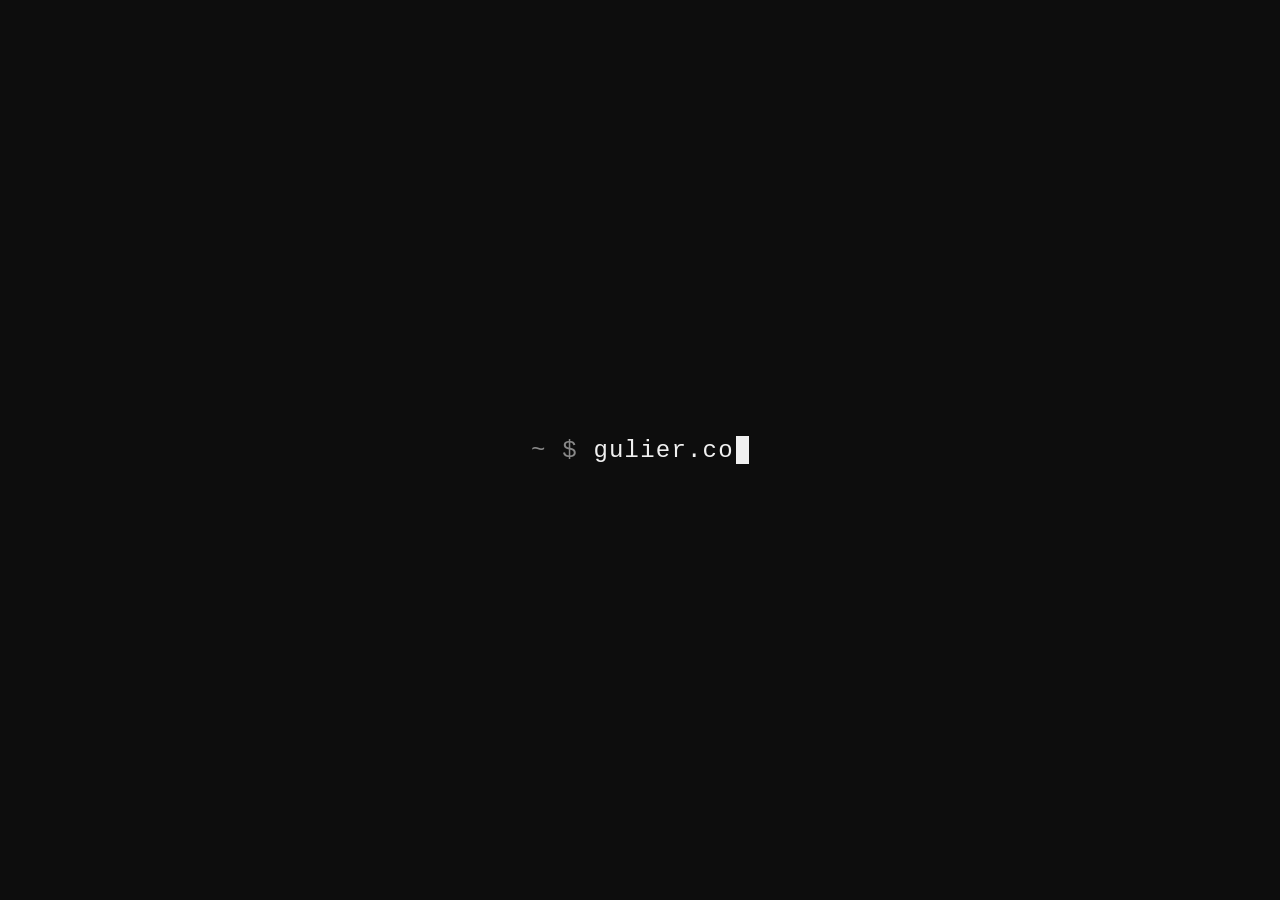
==== index.html @ 51a8b437 "Add iTerm-style console landing page for gulier.co Co-authored-by: ju2p <59612174+ju2p@users.noreply" ====
<!DOCTYPE html>
<html lang="en">
<head>
  <meta charset="UTF-8" />
  <meta name="viewport" content="width=device-width, initial-scale=1.0" />
  <title>gulier.co</title>
  <style>
    *, *::before, *::after {
      box-sizing: border-box;
      margin: 0;
      padding: 0;
    }

    html, body {
      height: 100%;
    }

    body {
      background-color: #0d0d0d;
      display: flex;
      align-items: center;
      justify-content: center;
      font-family: 'Menlo', 'Monaco', 'Courier New', monospace;
    }

    .terminal {
      display: flex;
      align-items: center;
      gap: 0;
      color: #f0f0f0;
      font-size: clamp(1rem, 4vw, 1.5rem);
      letter-spacing: 0.05em;
      white-space: nowrap;
      user-select: none;
    }

    .prompt {
      color: #888888;
    }

    .domain {
      color: #f0f0f0;
    }

    .cursor {
      display: inline-block;
      width: 0.55em;
      height: 1.15em;
      background-color: #f0f0f0;
      margin-left: 2px;
      vertical-align: text-bottom;
      animation: blink 1.1s step-start infinite;
    }

    @keyframes blink {
      0%, 100% { opacity: 1; }
      50%       { opacity: 0; }
    }
  </style>
</head>
<body>
  <div class="terminal">
    <span class="prompt">~ $&nbsp;</span>
    <span class="domain">gulier.co</span>
    <span class="cursor"></span>
  </div>
</body>
</html>
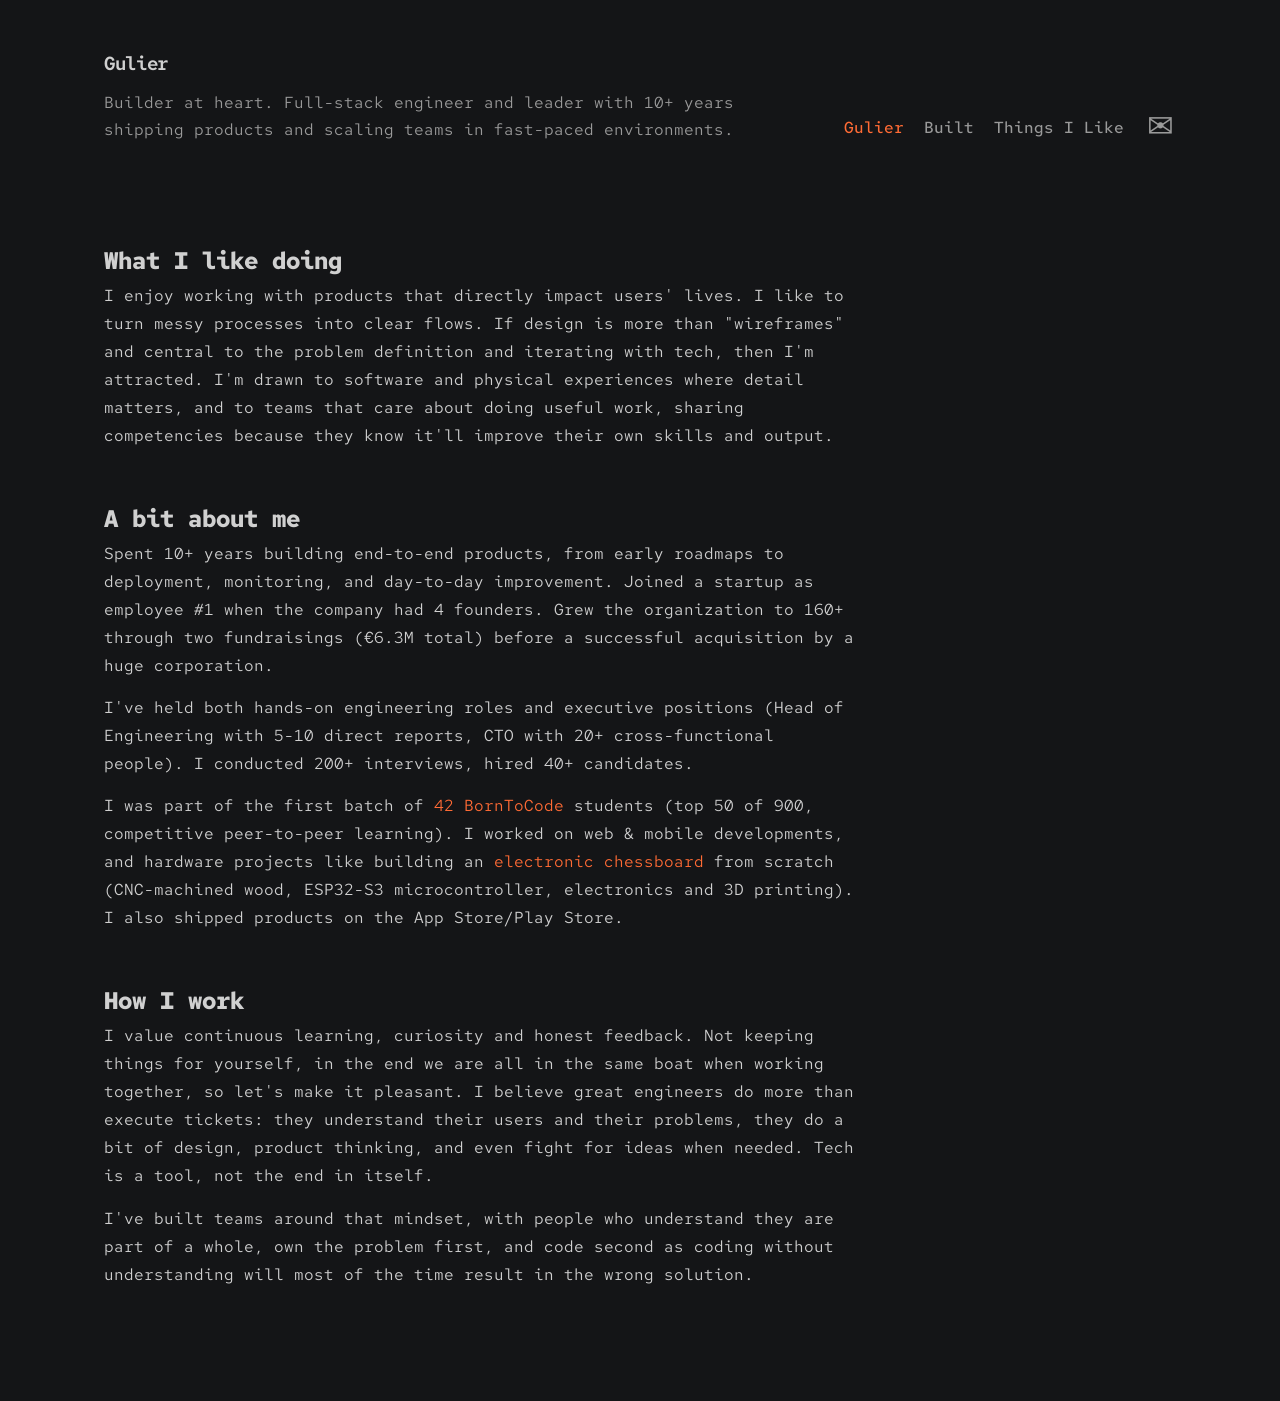
==== commit b76afafd: "feat: portofolio v1 update" ====
--- a/index.html
+++ b/index.html
@@ -1,68 +1,47 @@
 <!DOCTYPE html>
 <html lang="en">
 <head>
-  <meta charset="UTF-8" />
-  <meta name="viewport" content="width=device-width, initial-scale=1.0" />
-  <title>gulier.co</title>
-  <style>
-    *, *::before, *::after {
-      box-sizing: border-box;
-      margin: 0;
-      padding: 0;
-    }
-
-    html, body {
-      height: 100%;
-    }
-
-    body {
-      background-color: #0d0d0d;
-      display: flex;
-      align-items: center;
-      justify-content: center;
-      font-family: 'Menlo', 'Monaco', 'Courier New', monospace;
-    }
-
-    .terminal {
-      display: flex;
-      align-items: center;
-      gap: 0;
-      color: #f0f0f0;
-      font-size: clamp(1rem, 4vw, 1.5rem);
-      letter-spacing: 0.05em;
-      white-space: nowrap;
-      user-select: none;
-    }
-
-    .prompt {
-      color: #888888;
-    }
-
-    .domain {
-      color: #f0f0f0;
-    }
-
-    .cursor {
-      display: inline-block;
-      width: 0.55em;
-      height: 1.15em;
-      background-color: #f0f0f0;
-      margin-left: 2px;
-      vertical-align: text-bottom;
-      animation: blink 1.1s step-start infinite;
-    }
-
-    @keyframes blink {
-      0%, 100% { opacity: 1; }
-      50%       { opacity: 0; }
-    }
-  </style>
+  <meta charset="UTF-8">
+  <meta name="viewport" content="width=device-width, initial-scale=1.0">
+  <title>Gulier</title>
+  <link rel="preconnect" href="https://fonts.googleapis.com">
+  <link rel="preconnect" href="https://fonts.gstatic.com" crossorigin>
+  <link href="https://fonts.googleapis.com/css2?family=Red+Hat+Mono:ital,wght@0,300..700;1,300..700&display=swap" rel="stylesheet">
+  <link rel="stylesheet" href="css/main.css">
 </head>
 <body>
-  <div class="terminal">
-    <span class="prompt">~ $&nbsp;</span>
-    <span class="domain">gulier.co</span>
-    <span class="cursor"></span>
-  </div>
+  <header class="header">
+    <div class="brand">
+      <h3><a class="brand-link" href="index.html">Gulier</a></h3>
+      <p class="tagline">Builder at heart. Full-stack engineer and leader with 10+ years shipping products and scaling teams in fast-paced environments.</p>
+    </div>
+    <nav class="nav-links">
+      <a href="index.html" class="nav-link active">Gulier</a>
+      <a href="built/index.html" class="nav-link">Built</a>
+      <a href="things/index.html" class="nav-link">Things I Like</a>
+      <a href="mailto:hey@gulier.co" class="nav-link nav-contact">✉</a>
+    </nav>
+  </header>
+
+  <main class="content">
+
+    <section class="section">
+      <h3 class="section-title">What I like doing</h3>
+      <p class="section-copy">I enjoy working with products that directly impact users' lives. I like to turn messy processes into clear flows. If design is more than "wireframes" and central to the problem definition and iterating with tech, then I'm attracted. I'm drawn to software and physical experiences where detail matters, and to teams that care about doing useful work, sharing competencies because they know it'll improve their own skills and output.</p>
+    </section>
+
+    <section class="section">
+      <h3 class="section-title">A bit about me</h3>
+      <p class="section-copy">Spent 10+ years building end-to-end products, from early roadmaps to deployment, monitoring, and day-to-day improvement. Joined a startup as employee #1 when the company had 4 founders. Grew the organization to 160+ through two fundraisings (€6.3M total) before a successful acquisition by a huge corporation.</p>
+      <p class="section-copy">I've held both hands-on engineering roles and executive positions (Head of Engineering with 5-10 direct reports, CTO with 20+ cross-functional people). I conducted 200+ interviews, hired 40+ candidates.</p>
+      <p class="section-copy">I was part of the first batch of <a href="https://42.fr/en/homepage/" target="_blank">42 BornToCode</a> students (top 50 of 900, competitive peer-to-peer learning). I worked on web & mobile developments, and hardware projects like building an <a href="built/chessboard.html">electronic chessboard</a> from scratch (CNC-machined wood, ESP32-S3 microcontroller, electronics and 3D printing). I also shipped products on the App Store/Play Store.</p>
+    </section>
+
+    <section class="section">
+      <h3 class="section-title">How I work</h3>
+      <p class="section-copy">I value continuous learning, curiosity and honest feedback. Not keeping things for yourself, in the end we are all in the same boat when working together, so let's make it pleasant. I believe great engineers do more than execute tickets: they understand their users and their problems, they do a bit of design, product thinking, and even fight for ideas when needed. Tech is a tool, not the end in itself.</p>
+      <p class="section-copy">I've built teams around that mindset, with people who understand they are part of a whole, own the problem first, and code second as coding without understanding will most of the time result in the wrong solution.</p>
+    </section>
+  </main>
 </body>
 </html>
--- a/css/main.css
+++ b/css/main.css
@@ -0,0 +1,357 @@
+/* ============================================
+   DESIGN SYSTEM
+   ============================================ */
+
+:root {
+  --text-primary: #d0d0d0;
+  --text-secondary: #9a9a9a;
+  --accent: #ff6b35;
+  --bg-dark: #141517;
+  --surface: #1c1f24;
+  --muted: #75787f;
+}
+
+/* ============================================
+   RESET & BASE
+   ============================================ */
+
+*, *::before, *::after {
+  margin: 0;
+  padding: 0;
+  box-sizing: border-box;
+}
+
+html {
+  font-size: 16px;
+  -webkit-font-smoothing: antialiased;
+}
+
+body {
+  min-height: 100vh;
+  font-family: 'Red Hat Mono', monospace;
+  background: var(--bg-dark);
+  color: var(--text-primary);
+  line-height: 1.75;
+  text-align: left;
+}
+
+body::selection {
+  background: rgba(255, 107, 53, 0.2);
+  color: var(--text-primary);
+}
+
+img {
+  max-width: 100%;
+  height: auto;
+  display: block;
+  border-radius: 5px;
+}
+
+a {
+  color: var(--accent);
+  text-decoration: none;
+  transition: color 0.2s ease;
+}
+
+a:hover,
+a:focus-visible {
+  text-decoration: none;
+  color: #ff8c4e;
+}
+
+/* ============================================
+   HEADER
+   ============================================ */
+
+.header {
+  width: min(100%, 1120px);
+  margin: 0 auto 2.5rem;
+  padding: 3rem 1.5rem 2.5rem;
+  display: flex;
+  flex-wrap: wrap;
+  align-items: flex-end;
+  justify-content: space-between;
+  gap: 2rem;
+}
+
+.brand {
+  flex: 1 1 320px;
+  min-width: 320px;
+}
+
+.header h3 {
+  font-weight: 600;
+  letter-spacing: -0.02em;
+  margin-bottom: 0.5rem;
+}
+
+.brand-link {
+  color: inherit;
+  text-decoration: none;
+}
+
+.brand-link:hover {
+  color: var(--accent);
+}
+
+.tagline {
+  color: var(--text-secondary);
+  font-size: 0.98rem;
+  max-width: 68ch;
+  line-height: 1.75;
+}
+
+.nav-links {
+  display: flex;
+  flex-wrap: wrap;
+  gap: 1.25rem;
+  align-items: center;
+}
+
+.nav-link {
+  color: var(--text-secondary);
+  font-weight: 500;
+  transition: color 0.2s ease;
+}
+
+.nav-link:hover,
+.nav-link.active {
+  color: var(--accent);
+}
+
+.nav-link.nav-contact {
+  display: inline-flex;
+  align-items: center;
+  font-family: inherit;
+  font-size: 2rem;
+  line-height: 1;
+  padding: 0 0.15rem;
+  transform: translateY(-0.15rem);
+}
+
+.content {
+  width: min(100%, 1120px);
+  margin: 0 auto;
+  padding: 1rem 1.5rem 4rem;
+}
+
+.project,
+.section {
+  margin-bottom: 3rem;
+}
+
+.project h2,
+.section-title,
+.project-panel h3,
+.highlight-panel h3 {
+  font-size: 1.5rem;
+  font-weight: 700;
+}
+
+.catchphrase {
+  color: var(--accent);
+  font-size: 1rem;
+  font-weight: 500;
+  margin-bottom: 1rem;
+  max-width: 55ch;
+}
+
+.project .period,
+.section .period {
+  color: var(--text-secondary);
+  font-size: 0.9rem;
+  margin-bottom: 1rem;
+  display: block;
+}
+
+.project p,
+.section p,
+.section .section-copy,
+.project-panel p,
+.highlight-panel p {
+  margin-bottom: 0.9rem;
+  max-width: 75ch;
+}
+
+.project ul,
+.section ul {
+  margin: 0.75rem 0 0 1.5rem;
+  list-style: disc;
+}
+
+.project li,
+.section li {
+  margin-bottom: 0.5rem;
+  line-height: 1.75;
+}
+
+.project-link {
+  color: inherit;
+  font-weight: 700;
+}
+
+.tech-tags {
+  display: flex;
+  flex-wrap: wrap;
+  gap: 0.5rem;
+  margin-top: 1rem;
+}
+
+.tech-tag {
+  color: var(--accent);
+  padding: 0.35rem 0.8rem;
+  font-size: 0.9rem;
+  background: transparent;
+}
+
+.tech-tag:hover {
+  background: rgba(255, 107, 53, 0.08);
+}
+
+.timeline {
+  position: relative;
+  padding-left: 2rem;
+  margin: 2rem 0;
+}
+
+.timeline::before {
+  content: '';
+  position: absolute;
+  left: 0;
+  top: 0;
+  bottom: 0;
+  width: 2px;
+  background: var(--accent);
+}
+
+.timeline-item {
+  position: relative;
+  margin-bottom: 1.5rem;
+}
+
+.timeline-item::before {
+  content: '';
+  position: absolute;
+  left: -2.5rem;
+  top: 0.45rem;
+  width: 12px;
+  height: 12px;
+  background: var(--accent);
+  border: 2px solid #000;
+}
+
+.timeline-date {
+  color: var(--accent);
+  font-weight: 600;
+  font-size: 0.9rem;
+  margin-bottom: 0.35rem;
+  display: block;
+}
+
+.timeline-content {
+  color: var(--text-primary);
+  font-size: 0.95rem;
+  max-width: 70ch;
+}
+
+.screenshot-gallery {
+  display: grid;
+  grid-template-columns: repeat(auto-fit, minmax(280px, 1fr));
+  gap: 1.5rem;
+  margin: 2rem 0;
+}
+
+.screenshot-item {
+  padding: 1.25rem;
+  background: transparent;
+}
+
+.screenshot-item img {
+  width: 100%;
+}
+
+.image-caption {
+  margin-top: 0.85rem;
+  color: var(--text-secondary);
+  font-size: 0.9rem;
+  text-align: center;
+}
+
+.logo-item {
+  grid-column: span 2;
+  max-width: 680px;
+  margin: 0 auto;
+}
+
+.producthunt-indicator,
+.highlight-panel,
+.project-panel {
+  border-left: 4px solid var(--accent);
+  padding: 0 1.5rem;
+  margin: 2rem 0;
+  background: transparent;
+}
+
+.producthunt-indicator {
+  color: var(--text-primary);
+  font-size: 0.95rem;
+}
+
+.project-header {
+  display: flex;
+  flex-wrap: wrap;
+  align-items: center;
+  justify-content: space-between;
+  gap: 1rem;
+  margin-bottom: 0.75rem;
+}
+
+.project-title {
+  display: flex;
+  align-items: center;
+  gap: 1rem;
+}
+
+.project-icon {
+  height: 3rem;
+  width: auto;
+  flex-shrink: 0;
+  display: inline-flex;
+  vertical-align: middle;
+}
+
+.producthunt-indicator {
+  border-left: none;
+  padding: 0.75rem 1rem;
+}
+
+.highlight-panel h3,
+.project-panel h3 {
+  color: var(--accent);
+}
+
+@media (max-width: 768px) {
+  .header {
+    padding: 2rem 1rem 1.5rem;
+  }
+
+  .nav-links {
+    gap: 1rem;
+  }
+
+  .content {
+    padding: 0 1rem 3rem;
+  }
+
+  .timeline {
+    padding-left: 1rem;
+  }
+
+  .timeline::before {
+    left: 0.2rem;
+  }
+
+  .timeline-item::before {
+    left: -1.75rem;
+  }
+}
